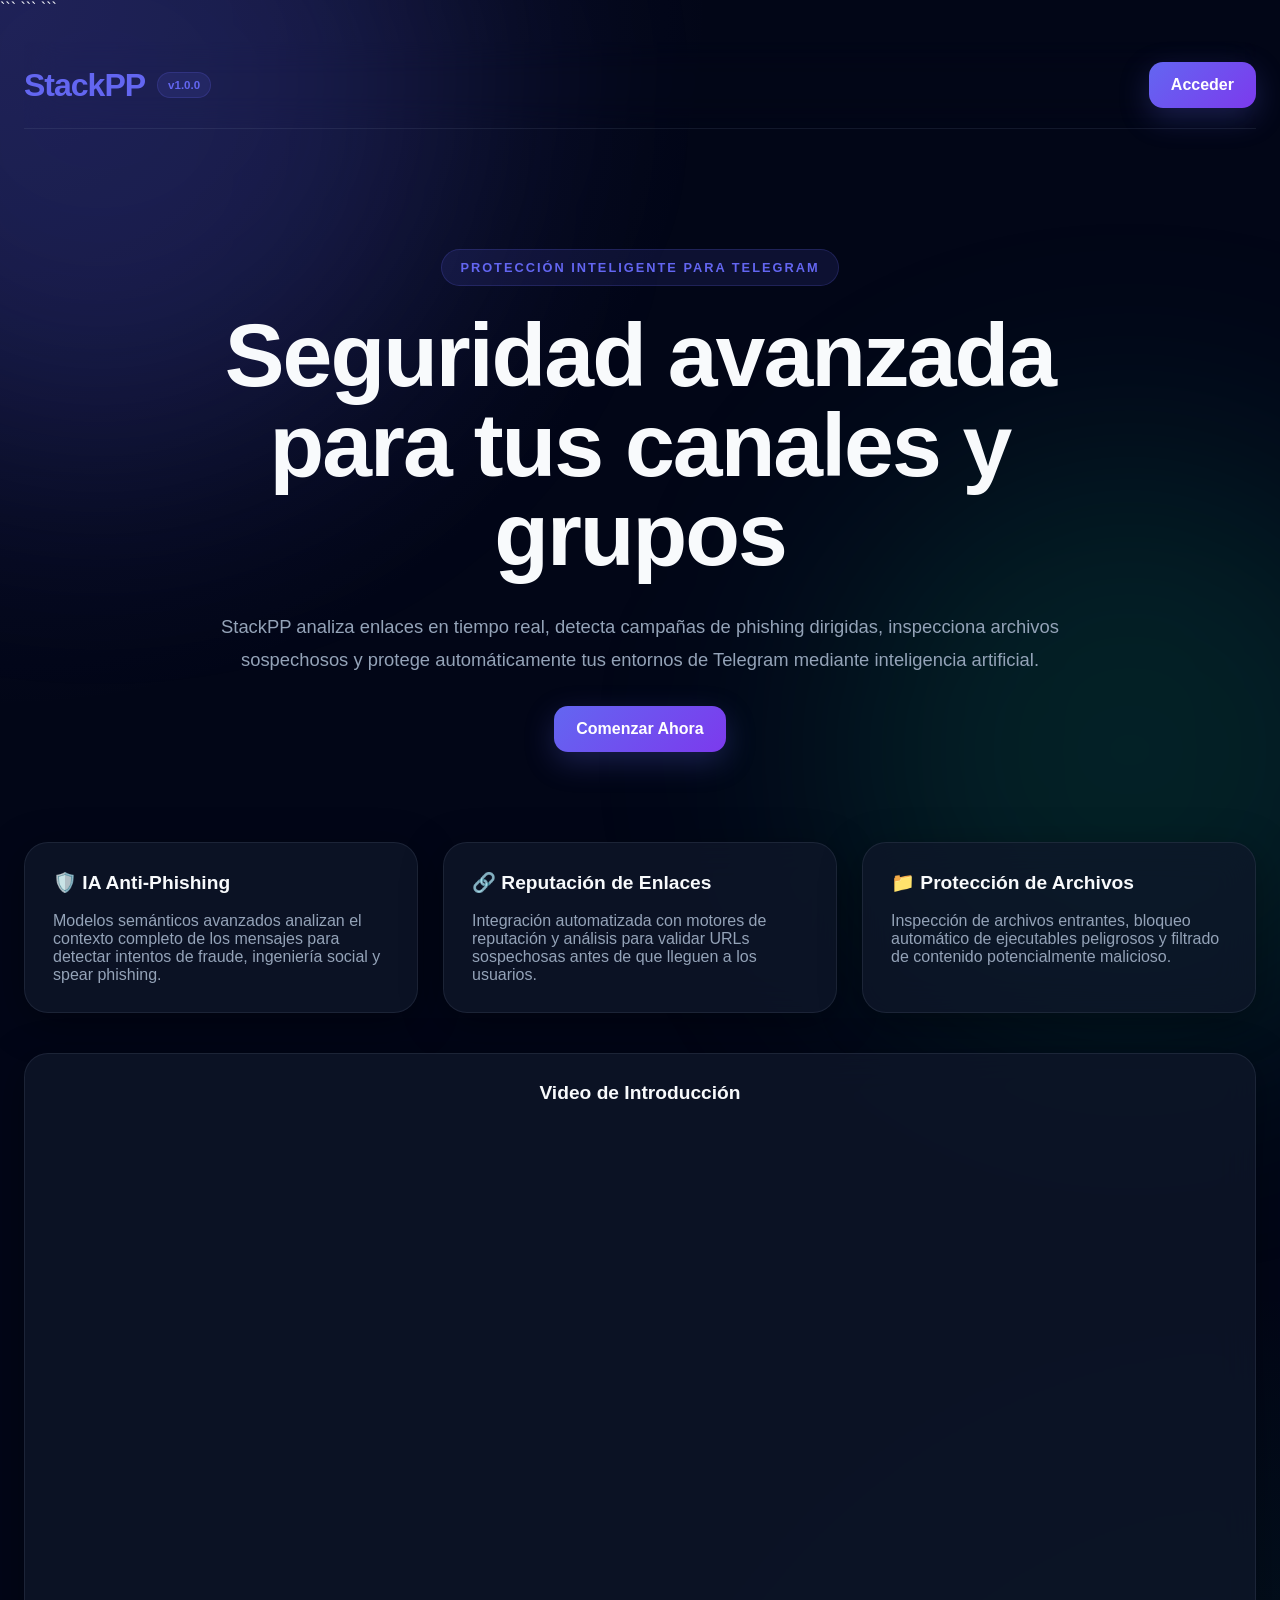
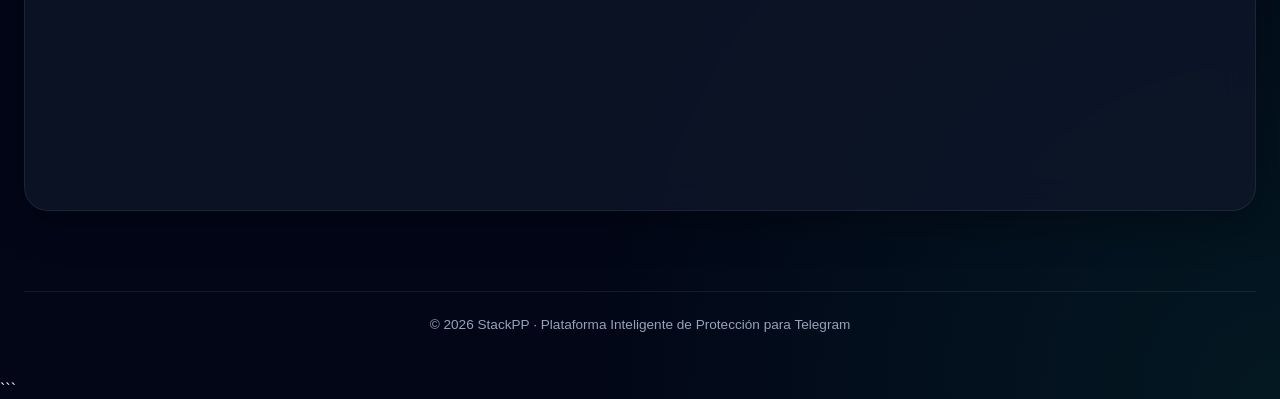
==== web/stacpp/static/dashboard.html @ 8d8d1ad7 "stacpp" ====
<!DOCTYPE html>

<html lang="es">
<head>

```
<meta charset="UTF-8">

<meta
    name="viewport"
    content="width=device-width, initial-scale=1.0"
>

<title>
    StackPP - Dashboard
</title>

<link
    rel="stylesheet"
    href="css/styles.css"
>
```

</head>

<body>

```
<div class="background-blur"></div>

<div class="container">

    <!-- HEADER -->

    <header class="header">

        <div class="logo">

            <span class="logo-title">
                StackPP
            </span>

            <span class="logo-badge">
                Dashboard
            </span>

        </div>

        <button
            onclick="logout()"
            class="btn btn-primary"
        >
            Cerrar Sesión
        </button>

    </header>

    <!-- HERO -->

    <section
        class="hero"
        style="
            padding-top:70px;
            padding-bottom:50px;
        "
    >

        <div class="hero-tag">
            Sistema Activo
        </div>

        <h1
            id="welcome-title"
            style="
                font-size:3rem;
                margin-top:20px;
            "
        >
            Bienvenido
        </h1>

        <p>

            Protección inteligente habilitada
            para tu cuenta de Telegram.

        </p>

    </section>

    <!-- ESTADO -->

    <section
        class="card"
        style="
            margin-bottom:30px;
            text-align:center;
        "
    >

        <div
            style="
                display:inline-flex;
                align-items:center;
                gap:10px;

                padding:10px 18px;

                border-radius:999px;

                background:
                rgba(16,185,129,.12);

                border:
                1px solid
                rgba(16,185,129,.25);
            "
        >

            <span
                style="
                    width:10px;
                    height:10px;
                    border-radius:50%;
                    background:#10b981;
                "
            ></span>

            <strong>
                Escudo Perimetral Activo
            </strong>

        </div>

        <br><br>

        <p
            style="
                color:var(--muted);
            "
        >
            Cuenta protegida:
        </p>

        <h3
            id="tg-account"
            style="
                margin-top:10px;
            "
        >
            Cargando...
        </h3>

    </section>

    <!-- MÉTRICAS -->

    <section
        class="card-grid"
        style="
            grid-template-columns:
            repeat(
                auto-fit,
                minmax(280px,1fr)
            );
        "
    >

        <div class="card">

            <h3>
                🔗 Links Analizados
            </h3>

            <br>

            <div
                id="stat-links"
                style="
                    font-size:3rem;
                    font-weight:800;
                    color:var(--primary);
                "
            >
                0
            </div>

            <p
                style="
                    color:var(--muted);
                "
            >
                Verificados por IA
            </p>

        </div>

        <div class="card">

            <h3>
                📁 Archivos Protegidos
            </h3>

            <br>

            <div
                id="stat-files"
                style="
                    font-size:3rem;
                    font-weight:800;
                    color:var(--success);
                "
            >
                0
            </div>

            <p
                style="
                    color:var(--muted);
                "
            >
                Analizados por StackPP
            </p>

        </div>

    </section>

    <!-- RESUMEN -->

    <section
        class="card"
        style="
            margin-top:30px;
        "
    >

        <h3>
            Resumen Operativo
        </h3>

        <br>

        <p
            style="
                color:var(--muted);
                line-height:1.8;
            "
        >

            • Análisis automático de enlaces.

            <br><br>

            • Detección de phishing mediante IA.

            <br><br>

            • Verificación de reputación URL.

            <br><br>

            • Bloqueo preventivo de archivos peligrosos.

            <br><br>

            • Supervisión continua de Telegram.

        </p>

    </section>

    <!-- FOOTER -->

    <footer class="footer">

        Usuario:

        <span id="meta-user">
            -
        </span>

        <br><br>

        StackPP Security Gateway

    </footer>

</div>

<script>

    const email =
        localStorage.getItem(
            'user_email'
        );

    if (!email) {

        window.location.replace(
            'index.html'
        );

    }

    document.getElementById(
        'meta-user'
    ).innerText = email;

    document.getElementById(
        'welcome-title'
    ).innerText =
    `Bienvenido ${localStorage.getItem('user_realname') || ''}`;

    document.getElementById(
        'tg-account'
    ).innerText =
    localStorage.getItem('tg_user') ||
    'Sincronizada';

    async function consultarMetricas() {

        try {

            const res =
                await fetch(
                    `${window.location.origin}/api/metricas?email=${encodeURIComponent(email)}`
                );

            if (!res.ok) {

                throw new Error(
                    'API Error'
                );

            }

            const data =
                await res.json();

            if (
                data.status === 'ok'
            ) {

                document.getElementById(
                    'stat-links'
                ).textContent =
                data.links_procesados || 0;

                document.getElementById(
                    'stat-files'
                ).textContent =
                data.archivos_procesados || 0;

            }

        } catch (error) {

            console.error(
                error
            );

        }

    }

    function logout() {

        localStorage.removeItem(
            'user_email'
        );

        localStorage.removeItem(
            'user_realname'
        );

        localStorage.removeItem(
            'tg_user'
        );

        window.location.replace(
            'index.html'
        );

    }

    consultarMetricas();

    const metricsInterval =
        setInterval(
            consultarMetricas,
            15000
        );

    window.addEventListener(
        'beforeunload',
        () =>
            clearInterval(
                metricsInterval
            )
    );

</script>
```

</body>
</html>
---- web/stacpp/static/css/styles.css ----
/* ==========================================
   STACKPP CYBERSECURITY THEME
========================================== */

:root{

    --bg:#020617;
    --bg-secondary:#0f172a;

    --card:rgba(15,23,42,.75);
    --card-hover:rgba(30,41,59,.95);

    --border:rgba(148,163,184,.12);

    --primary:#6366f1;
    --primary-hover:#4f46e5;

    --success:#10b981;
    --danger:#ef4444;

    --text:#f8fafc;
    --muted:#94a3b8;

    --shadow:
        0 10px 40px rgba(0,0,0,.35);

    --glass:
        blur(16px);

}

/* ==========================================
   RESET
========================================== */

*{
    margin:0;
    padding:0;
    box-sizing:border-box;
}

html{
    scroll-behavior:smooth;
}

body{

    min-height:100vh;

    background:
        radial-gradient(
            circle at top left,
            rgba(99,102,241,.15),
            transparent 30%
        ),

        radial-gradient(
            circle at bottom right,
            rgba(16,185,129,.10),
            transparent 30%
        ),

        var(--bg);

    color:var(--text);

    font-family:
        Inter,
        Segoe UI,
        Roboto,
        sans-serif;

    overflow-x:hidden;
}

/* ==========================================
   BACKGROUND
========================================== */

.background-blur{

    position:fixed;
    inset:0;

    pointer-events:none;

    z-index:-1;
}

.background-blur::before{

    content:"";

    position:absolute;

    width:700px;
    height:700px;

    top:-250px;
    left:-250px;

    border-radius:50%;

    background:
        rgba(99,102,241,.18);

    filter:blur(120px);

}

.background-blur::after{

    content:"";

    position:absolute;

    width:600px;
    height:600px;

    right:-150px;
    bottom:-150px;

    border-radius:50%;

    background:
        rgba(16,185,129,.15);

    filter:blur(120px);

}

/* ==========================================
   LAYOUT
========================================== */

.container{

    width:100%;
    max-width:1280px;

    margin:auto;

    padding:24px;
}

.header{

    display:flex;
    justify-content:space-between;
    align-items:center;

    padding:20px 0;

    border-bottom:
        1px solid var(--border);

    backdrop-filter:
        var(--glass);
}

.footer{

    margin-top:80px;

    border-top:
        1px solid var(--border);

    padding:25px;

    text-align:center;

    color:var(--muted);

    font-size:.85rem;
}

/* ==========================================
   LOGO
========================================== */

.logo{

    display:flex;
    align-items:center;
    gap:12px;
}

.logo-title{

    font-size:2rem;
    font-weight:900;

    letter-spacing:-1px;

    color:var(--primary);
}

.logo-badge{

    padding:6px 10px;

    border-radius:999px;

    background:
        rgba(99,102,241,.12);

    border:
        1px solid rgba(99,102,241,.2);

    color:var(--primary);

    font-size:.72rem;
    font-weight:700;
}

/* ==========================================
   BUTTONS
========================================== */

.btn{

    display:inline-flex;
    align-items:center;
    justify-content:center;

    text-decoration:none;

    border:none;
    cursor:pointer;

    padding:14px 22px;

    border-radius:14px;

    font-weight:700;

    transition:
        all .25s ease;
}

.btn-primary{

    background:
        linear-gradient(
            135deg,
            var(--primary),
            #7c3aed
        );

    color:white;

    box-shadow:
        0 10px 30px
        rgba(99,102,241,.25);
}

.btn-primary:hover{

    transform:
        translateY(-3px);

    box-shadow:
        0 15px 40px
        rgba(99,102,241,.35);
}

.btn-success{

    background:
        linear-gradient(
            135deg,
            #10b981,
            #059669
        );

    color:white;
}

.btn-success:hover{

    transform:
        translateY(-3px);
}

/* ==========================================
   HERO
========================================== */

.hero{

    text-align:center;

    padding:
        120px 0
        90px;
}

.hero-tag{

    display:inline-block;

    padding:
        10px 18px;

    border-radius:999px;

    background:
        rgba(99,102,241,.12);

    border:
        1px solid
        rgba(99,102,241,.2);

    color:var(--primary);

    font-size:.8rem;

    font-weight:700;

    letter-spacing:2px;

    text-transform:uppercase;
}

.hero h1{

    margin-top:25px;

    font-size:
        clamp(
            3rem,
            7vw,
            5.8rem
        );

    line-height:1;

    letter-spacing:-2px;

    max-width:1000px;

    margin-left:auto;
    margin-right:auto;
}

.hero p{

    max-width:850px;

    margin:
        30px auto;

    color:var(--muted);

    font-size:1.15rem;

    line-height:1.8;
}

/* ==========================================
   CARDS
========================================== */

.card-grid{

    display:grid;
    gap:25px;
}

.card{

    background:
        var(--card);

    backdrop-filter:
        blur(18px);

    border:
        1px solid var(--border);

    border-radius:24px;

    padding:28px;

    transition:
        all .3s ease;

    box-shadow:
        var(--shadow);
}

.card:hover{

    transform:
        translateY(-6px);

    background:
        var(--card-hover);

    border-color:
        rgba(99,102,241,.25);
}

.card h3{

    font-size:1.2rem;
}

/* ==========================================
   INPUTS
========================================== */

.input{

    width:100%;

    padding:14px;

    border-radius:14px;

    border:
        1px solid var(--border);

    background:
        rgba(15,23,42,.85);

    color:white;

    transition:.25s;
}

.input:focus{

    outline:none;

    border-color:
        var(--primary);

    box-shadow:
        0 0 0 4px
        rgba(99,102,241,.15);
}

/* ==========================================
   STATUS
========================================== */

.status-success{

    background:
        rgba(16,185,129,.1);

    border:
        1px solid
        rgba(16,185,129,.3);

    color:#6ee7b7;
}

.status-error{

    background:
        rgba(239,68,68,.1);

    border:
        1px solid
        rgba(239,68,68,.3);

    color:#fca5a5;
}

/* ==========================================
   VIDEO
========================================== */

iframe{

    border-radius:18px;
}

/* ==========================================
   RESPONSIVE
========================================== */

@media(max-width:768px){

    .header{

        flex-direction:column;

        gap:16px;
    }

    .hero{

        padding:
            70px 0
            50px;
    }

    .hero h1{

        font-size:
            clamp(
                2.3rem,
                10vw,
                4rem
            );
    }

    .container{

        padding:18px;
    }
}
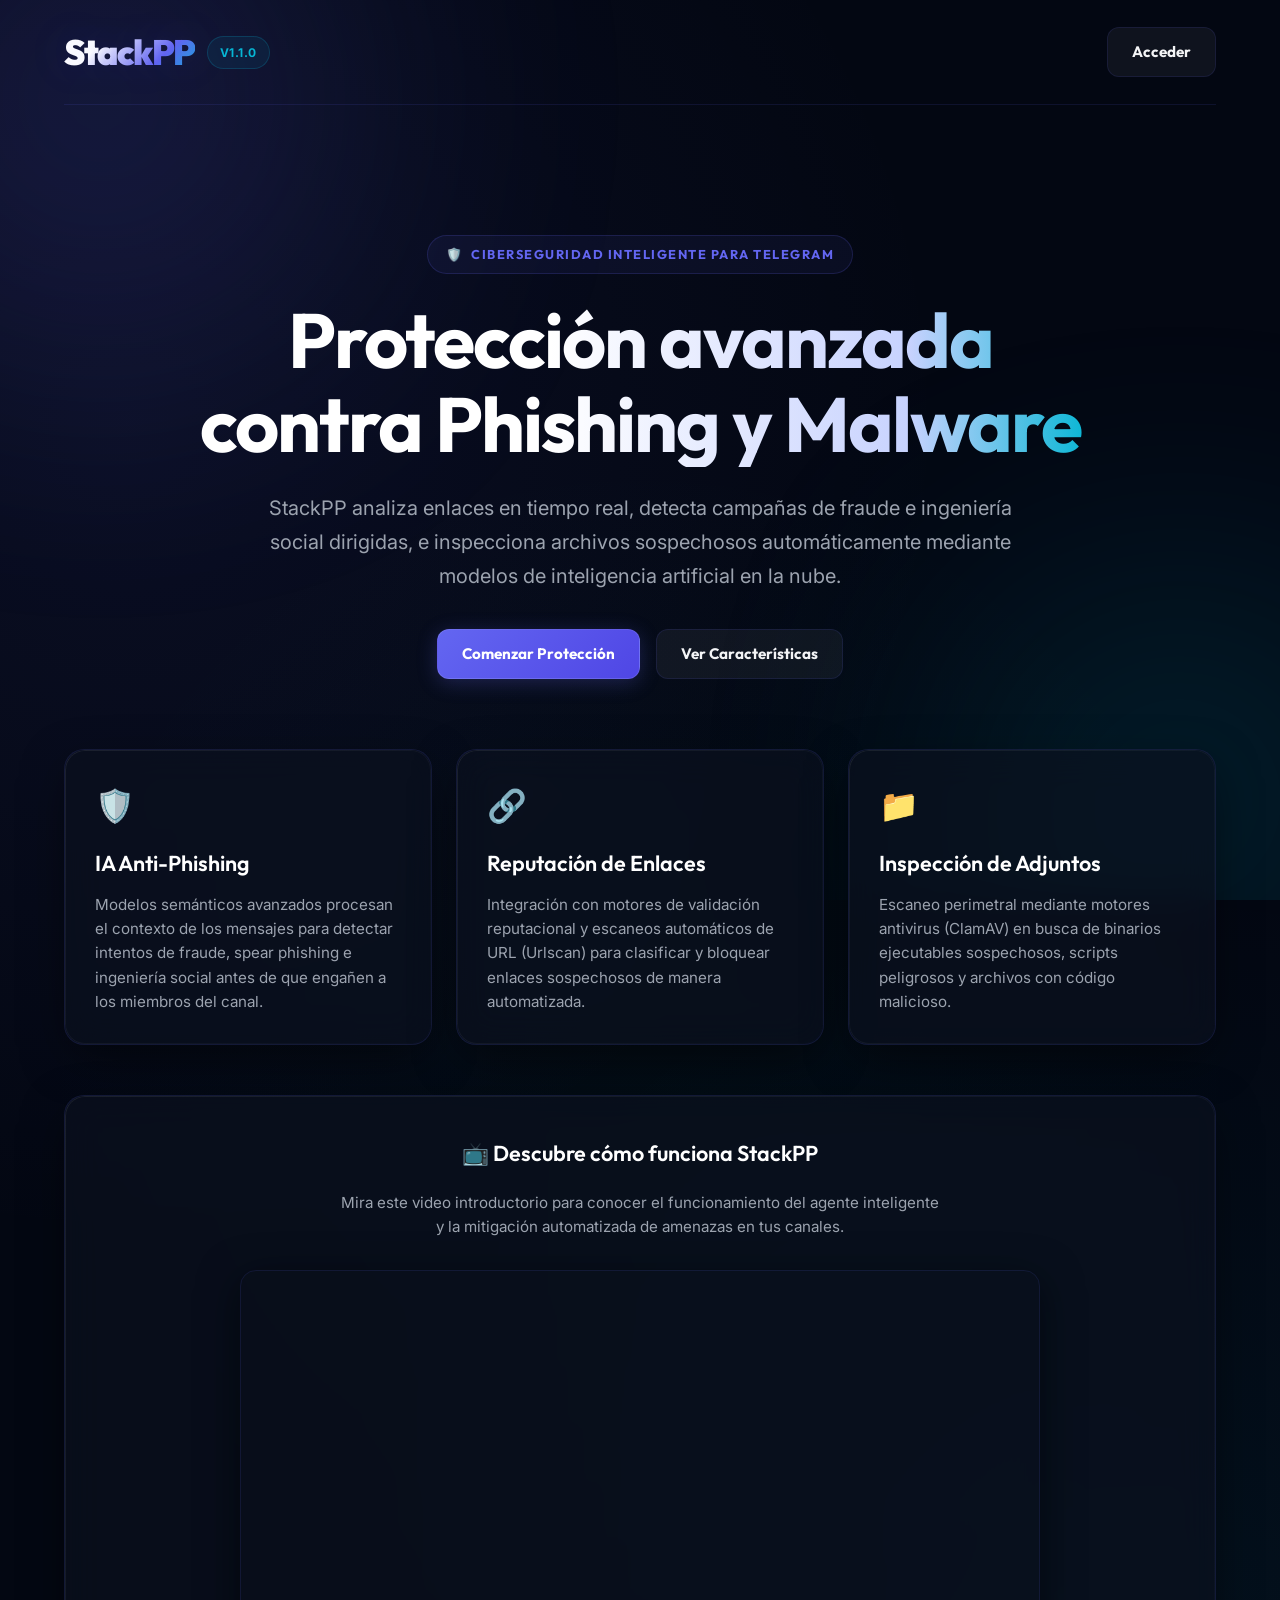
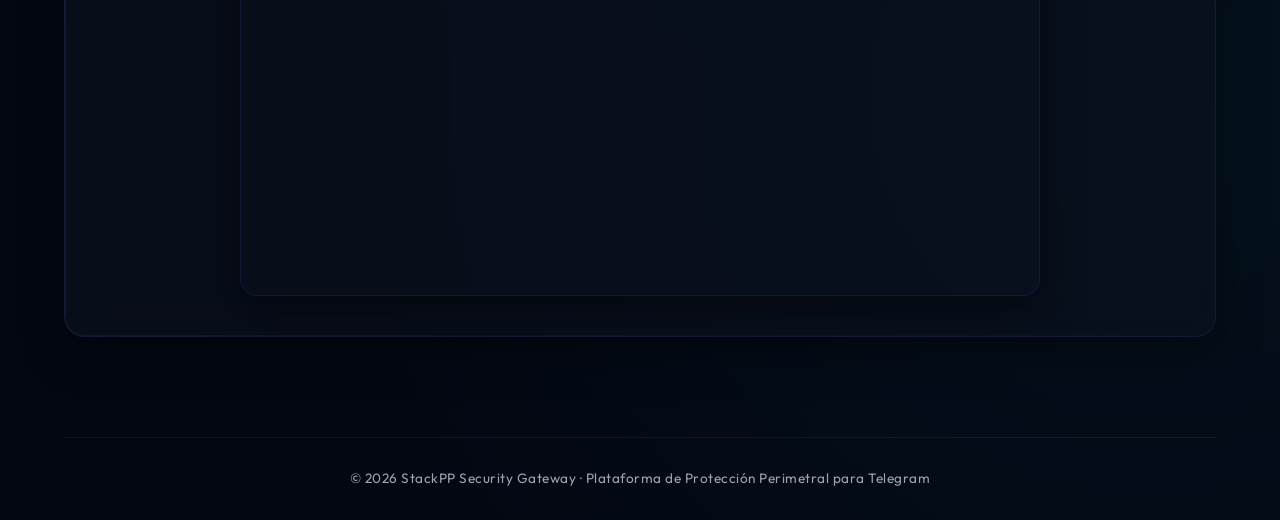
==== commit 11837c06: "Actualización general de la app" ====
--- a/web/stacpp/static/dashboard.html
+++ b/web/stacpp/static/dashboard.html
@@ -1,407 +1,108 @@
 <!DOCTYPE html>
-
 <html lang="es">
 <head>
-
-```
-<meta charset="UTF-8">
-
-<meta
-    name="viewport"
-    content="width=device-width, initial-scale=1.0"
->
-
-<title>
-    StackPP - Dashboard
-</title>
-
-<link
-    rel="stylesheet"
-    href="css/styles.css"
->
-```
-
+    <meta charset="UTF-8">
+    <meta name="viewport" content="width=device-width, initial-scale=1.0">
+    <title>StackPP - Dashboard</title>
+    <link rel="stylesheet" href="css/styles.css">
 </head>
-
 <body>
 
-```
 <div class="background-blur"></div>
 
-<div class="container">
+<div class="container" style="max-width: 1000px; padding-top: 20px;">
 
     <!-- HEADER -->
+    <header class="header">
+        <div class="logo">
+            <span class="logo-title">StackPP</span>
+            <span class="logo-badge">Dashboard</span>
+        </div>
+        <button id="btn-logout" class="btn btn-secondary" style="padding: 10px 18px;">
+            Cerrar Sesión
+        </button>
+    </header>
 
-    <header class="header">
+    <!-- HERO / WELCOME -->
+    <section class="hero" style="padding-top: 50px; padding-bottom: 30px; text-align: left;">
+        <div class="hero-tag">Panel de Protección</div>
+        <h1 id="welcome-title" style="font-size: 2.8rem; margin-top: 15px; margin-left: 0;">Bienvenido</h1>
+        <p style="margin: 15px 0 0 0; max-width: 600px;">
+            Tu cuenta y canales vinculados están siendo auditados en tiempo real contra links maliciosos y virus.
+        </p>
+    </section>
 
-        <div class="logo">
-
-            <span class="logo-title">
-                StackPP
-            </span>
-
-            <span class="logo-badge">
-                Dashboard
-            </span>
-
+    <!-- ESTADO DEL ESCUDO -->
+    <section class="card" style="margin-bottom: 30px; text-align: center; padding: 40px 20px;">
+        
+        <div class="shield-container">
+            <div class="shield-glow"></div>
+            <div class="shield-icon">🛡️</div>
         </div>
 
-        <button
-            onclick="logout()"
-            class="btn btn-primary"
-        >
-            Cerrar Sesión
-        </button>
-
-    </header>
-
-    <!-- HERO -->
-
-    <section
-        class="hero"
-        style="
-            padding-top:70px;
-            padding-bottom:50px;
-        "
-    >
-
-        <div class="hero-tag">
-            Sistema Activo
+        <div style="display: inline-flex; align-items: center; gap: 8px; padding: 8px 16px; border-radius: 999px; background: rgba(16, 185, 129, 0.08); border: 1px solid rgba(16, 185, 129, 0.2); margin-bottom: 20px;">
+            <span style="width: 8px; height: 8px; border-radius: 50%; background: #10b981; display: inline-block; box-shadow: 0 0 8px #10b981;"></span>
+            <strong style="color: #10b981; font-size: 0.9rem; font-family: 'Outfit', sans-serif; letter-spacing: 0.5px; text-transform: uppercase;">
+                Escudo Perimetral Activo
+            </strong>
         </div>
 
-        <h1
-            id="welcome-title"
-            style="
-                font-size:3rem;
-                margin-top:20px;
-            "
-        >
-            Bienvenido
-        </h1>
-
-        <p>
-
-            Protección inteligente habilitada
-            para tu cuenta de Telegram.
-
-        </p>
-
-    </section>
-
-    <!-- ESTADO -->
-
-    <section
-        class="card"
-        style="
-            margin-bottom:30px;
-            text-align:center;
-        "
-    >
-
-        <div
-            style="
-                display:inline-flex;
-                align-items:center;
-                gap:10px;
-
-                padding:10px 18px;
-
-                border-radius:999px;
-
-                background:
-                rgba(16,185,129,.12);
-
-                border:
-                1px solid
-                rgba(16,185,129,.25);
-            "
-        >
-
-            <span
-                style="
-                    width:10px;
-                    height:10px;
-                    border-radius:50%;
-                    background:#10b981;
-                "
-            ></span>
-
-            <strong>
-                Escudo Perimetral Activo
-            </strong>
-
-        </div>
-
-        <br><br>
-
-        <p
-            style="
-                color:var(--muted);
-            "
-        >
-            Cuenta protegida:
-        </p>
-
-        <h3
-            id="tg-account"
-            style="
-                margin-top:10px;
-            "
-        >
-            Cargando...
-        </h3>
-
-    </section>
-
-    <!-- MÉTRICAS -->
-
-    <section
-        class="card-grid"
-        style="
-            grid-template-columns:
-            repeat(
-                auto-fit,
-                minmax(280px,1fr)
-            );
-        "
-    >
-
-        <div class="card">
-
-            <h3>
-                🔗 Links Analizados
-            </h3>
-
-            <br>
-
-            <div
-                id="stat-links"
-                style="
-                    font-size:3rem;
-                    font-weight:800;
-                    color:var(--primary);
-                "
-            >
-                0
-            </div>
-
-            <p
-                style="
-                    color:var(--muted);
-                "
-            >
-                Verificados por IA
-            </p>
-
-        </div>
-
-        <div class="card">
-
-            <h3>
-                📁 Archivos Protegidos
-            </h3>
-
-            <br>
-
-            <div
-                id="stat-files"
-                style="
-                    font-size:3rem;
-                    font-weight:800;
-                    color:var(--success);
-                "
-            >
-                0
-            </div>
-
-            <p
-                style="
-                    color:var(--muted);
-                "
-            >
-                Analizados por StackPP
-            </p>
-
+        <p style="color: var(--muted); font-size: 0.9rem; margin-bottom: 8px;">Cuenta vinculada de Telegram:</p>
+        <h3 id="tg-account" style="font-size: 1.8rem; font-weight: 700; color: var(--text-white);">Cargando...</h3>
+        
+        <div style="margin-top: 15px; font-size: 0.85rem; color: var(--muted);">
+            Estado de conexión API: <span id="api-status" style="font-weight: 700; color: var(--warning);">Comprobando...</span>
         </div>
 
     </section>
 
-    <!-- RESUMEN -->
+    <!-- MÉTRICAS DE TRÁFICO -->
+    <section class="card-grid" style="grid-template-columns: repeat(auto-fit, minmax(280px, 1fr)); margin-bottom: 30px;">
+        
+        <div class="card" style="padding: 25px;">
+            <h3 style="font-size: 1.15rem;">🔗 Enlaces Analizados</h3>
+            <br>
+            <div id="stat-links" style="font-size: 3.5rem; font-weight: 800; color: var(--primary); text-shadow: 0 0 20px rgba(99, 102, 241, 0.25);">0</div>
+            <p style="color: var(--muted); font-size: 0.88rem;">Mensajes verificados por la IA</p>
+        </div>
 
-    <section
-        class="card"
-        style="
-            margin-top:30px;
-        "
-    >
-
-        <h3>
-            Resumen Operativo
-        </h3>
-
-        <br>
-
-        <p
-            style="
-                color:var(--muted);
-                line-height:1.8;
-            "
-        >
-
-            • Análisis automático de enlaces.
-
-            <br><br>
-
-            • Detección de phishing mediante IA.
-
-            <br><br>
-
-            • Verificación de reputación URL.
-
-            <br><br>
-
-            • Bloqueo preventivo de archivos peligrosos.
-
-            <br><br>
-
-            • Supervisión continua de Telegram.
-
-        </p>
+        <div class="card" style="padding: 25px;">
+            <h3 style="font-size: 1.15rem;">📁 Archivos Protegidos</h3>
+            <br>
+            <div id="stat-files" style="font-size: 3.5rem; font-weight: 800; color: var(--success); text-shadow: 0 0 20px rgba(16, 185, 129, 0.25);">0</div>
+            <p style="color: var(--muted); font-size: 0.88rem;">Documentos auditados por ClamAV</p>
+        </div>
 
     </section>
 
+    <!-- DETALLES DE OPERACIÓN -->
+    <section class="card" style="padding: 30px;">
+        <h3 style="margin-bottom: 15px;">🔍 Resumen Operativo del Sistema</h3>
+        <ul style="color: var(--muted); list-style: none; padding-left: 0; display: grid; gap: 12px; font-size: 0.95rem;">
+            <li style="display: flex; align-items: center; gap: 10px;">
+                <span style="color: var(--accent);">✓</span> Monitoreo en tiempo real de todos los mensajes recibidos.
+            </li>
+            <li style="display: flex; align-items: center; gap: 10px;">
+                <span style="color: var(--accent);">✓</span> Detección semántica de phishing e ingeniería social.
+            </li>
+            <li style="display: flex; align-items: center; gap: 10px;">
+                <span style="color: var(--accent);">✓</span> Escaneo antivirus de archivos adjuntos (límite 20 MB).
+            </li>
+            <li style="display: flex; align-items: center; gap: 10px;">
+                <span style="color: var(--accent);">✓</span> Eliminación preventiva automática de mensajes peligrosos.
+            </li>
+        </ul>
+    </section>
+
     <!-- FOOTER -->
-
     <footer class="footer">
-
-        Usuario:
-
-        <span id="meta-user">
-            -
-        </span>
-
-        <br><br>
-
-        StackPP Security Gateway
-
+        <div>Sesión iniciada: <span id="meta-user" style="color: var(--text-white); font-weight: 600;">-</span></div>
+        <div style="margin-top: 10px;">StackPP Security Gateway · Protección Perimetral</div>
     </footer>
 
 </div>
 
-<script>
-
-    const email =
-        localStorage.getItem(
-            'user_email'
-        );
-
-    if (!email) {
-
-        window.location.replace(
-            'index.html'
-        );
-
-    }
-
-    document.getElementById(
-        'meta-user'
-    ).innerText = email;
-
-    document.getElementById(
-        'welcome-title'
-    ).innerText =
-    `Bienvenido ${localStorage.getItem('user_realname') || ''}`;
-
-    document.getElementById(
-        'tg-account'
-    ).innerText =
-    localStorage.getItem('tg_user') ||
-    'Sincronizada';
-
-    async function consultarMetricas() {
-
-        try {
-
-            const res =
-                await fetch(
-                    `${window.location.origin}/api/metricas?email=${encodeURIComponent(email)}`
-                );
-
-            if (!res.ok) {
-
-                throw new Error(
-                    'API Error'
-                );
-
-            }
-
-            const data =
-                await res.json();
-
-            if (
-                data.status === 'ok'
-            ) {
-
-                document.getElementById(
-                    'stat-links'
-                ).textContent =
-                data.links_procesados || 0;
-
-                document.getElementById(
-                    'stat-files'
-                ).textContent =
-                data.archivos_procesados || 0;
-
-            }
-
-        } catch (error) {
-
-            console.error(
-                error
-            );
-
-        }
-
-    }
-
-    function logout() {
-
-        localStorage.removeItem(
-            'user_email'
-        );
-
-        localStorage.removeItem(
-            'user_realname'
-        );
-
-        localStorage.removeItem(
-            'tg_user'
-        );
-
-        window.location.replace(
-            'index.html'
-        );
-
-    }
-
-    consultarMetricas();
-
-    const metricsInterval =
-        setInterval(
-            consultarMetricas,
-            15000
-        );
-
-    window.addEventListener(
-        'beforeunload',
-        () =>
-            clearInterval(
-                metricsInterval
-            )
-    );
-
-</script>
-```
+<script src="js/dashboard.js"></script>
 
 </body>
 </html>
--- a/web/stacpp/static/css/styles.css
+++ b/web/stacpp/static/css/styles.css
@@ -1,515 +1,562 @@
 /* ==========================================
-   STACKPP CYBERSECURITY THEME
-========================================== */
-
-:root{
-
-    --bg:#020617;
-    --bg-secondary:#0f172a;
-
-    --card:rgba(15,23,42,.75);
-    --card-hover:rgba(30,41,59,.95);
-
-    --border:rgba(148,163,184,.12);
-
-    --primary:#6366f1;
-    --primary-hover:#4f46e5;
-
-    --success:#10b981;
-    --danger:#ef4444;
-
-    --text:#f8fafc;
-    --muted:#94a3b8;
-
-    --shadow:
-        0 10px 40px rgba(0,0,0,.35);
-
-    --glass:
-        blur(16px);
-
-}
-
-/* ==========================================
-   RESET
-========================================== */
-
-*{
-    margin:0;
-    padding:0;
-    box-sizing:border-box;
-}
-
-html{
-    scroll-behavior:smooth;
-}
-
-body{
-
-    min-height:100vh;
-
-    background:
-        radial-gradient(
-            circle at top left,
-            rgba(99,102,241,.15),
-            transparent 30%
-        ),
-
-        radial-gradient(
-            circle at bottom right,
-            rgba(16,185,129,.10),
-            transparent 30%
-        ),
-
-        var(--bg);
-
-    color:var(--text);
-
-    font-family:
-        Inter,
-        Segoe UI,
-        Roboto,
-        sans-serif;
-
-    overflow-x:hidden;
-}
-
-/* ==========================================
-   BACKGROUND
-========================================== */
-
-.background-blur{
-
-    position:fixed;
-    inset:0;
-
-    pointer-events:none;
-
-    z-index:-1;
-}
-
-.background-blur::before{
-
-    content:"";
-
-    position:absolute;
-
-    width:700px;
-    height:700px;
-
-    top:-250px;
-    left:-250px;
-
-    border-radius:50%;
-
-    background:
-        rgba(99,102,241,.18);
-
-    filter:blur(120px);
-
-}
-
-.background-blur::after{
-
-    content:"";
-
-    position:absolute;
-
-    width:600px;
-    height:600px;
-
-    right:-150px;
-    bottom:-150px;
-
-    border-radius:50%;
-
-    background:
-        rgba(16,185,129,.15);
-
-    filter:blur(120px);
-
-}
-
-/* ==========================================
-   LAYOUT
-========================================== */
-
-.container{
-
-    width:100%;
-    max-width:1280px;
-
-    margin:auto;
-
-    padding:24px;
-}
-
-.header{
-
-    display:flex;
-    justify-content:space-between;
-    align-items:center;
-
-    padding:20px 0;
-
-    border-bottom:
-        1px solid var(--border);
-
-    backdrop-filter:
-        var(--glass);
-}
-
-.footer{
-
-    margin-top:80px;
-
-    border-top:
-        1px solid var(--border);
-
-    padding:25px;
-
-    text-align:center;
-
-    color:var(--muted);
-
-    font-size:.85rem;
+   STACKPP CYBERSECURITY ULTRA-PREMIUM THEME
+   ========================================== */
+
+@import url('https://fonts.googleapis.com/css2?family=Fira+Code:wght@400;500;600&family=Outfit:wght@300;400;500;600;700;800;900&family=Inter:wght@300;400;500;600;700&display=swap');
+
+:root {
+    --bg: #030712;
+    --bg-secondary: #0b0f19;
+    --card: rgba(11, 17, 32, 0.65);
+    --card-hover: rgba(17, 28, 54, 0.85);
+    --border: rgba(99, 102, 241, 0.12);
+    --border-hover: rgba(6, 182, 212, 0.3);
+    --primary: #6366f1;
+    --primary-hover: #4f46e5;
+    --primary-glow: rgba(99, 102, 241, 0.25);
+    --accent: #06b6d4;
+    --accent-hover: #0891b2;
+    --accent-glow: rgba(6, 182, 212, 0.25);
+    --success: #10b981;
+    --success-glow: rgba(16, 185, 129, 0.2);
+    --danger: #f43f5e;
+    --danger-glow: rgba(244, 63, 94, 0.2);
+    --warning: #f59e0b;
+    --text: #f3f4f6;
+    --text-white: #ffffff;
+    --muted: #9ca3af;
+    --shadow: 0 15px 50px -10px rgba(0, 0, 0, 0.6);
+    --glass: blur(18px);
+}
+
+/* ==========================================
+   RESET & BASE
+   ========================================== */
+
+* {
+    margin: 0;
+    padding: 0;
+    box-sizing: border-box;
+}
+
+html {
+    scroll-behavior: smooth;
+    font-size: 16px;
+}
+
+body {
+    min-height: 100vh;
+    background-color: var(--bg);
+    background-image: 
+        radial-gradient(circle at 10% 20%, rgba(99, 102, 241, 0.08) 0%, transparent 40%),
+        radial-gradient(circle at 90% 80%, rgba(6, 182, 212, 0.06) 0%, transparent 40%),
+        radial-gradient(circle at 50% 50%, rgba(16, 185, 129, 0.03) 0%, transparent 50%);
+    color: var(--text);
+    font-family: 'Inter', sans-serif;
+    line-height: 1.6;
+    overflow-x: hidden;
+}
+
+h1, h2, h3, h4, h5, h6 {
+    font-family: 'Outfit', sans-serif;
+    color: var(--text-white);
+    font-weight: 700;
+}
+
+/* ==========================================
+   NEON BLOB BACKGROUNDS
+   ========================================== */
+
+.background-blur {
+    position: fixed;
+    inset: 0;
+    pointer-events: none;
+    z-index: -1;
+    overflow: hidden;
+}
+
+.background-blur::before,
+.background-blur::after {
+    content: "";
+    position: absolute;
+    border-radius: 50%;
+    filter: blur(140px);
+    opacity: 0.4;
+    animation: float-around 25s infinite alternate ease-in-out;
+}
+
+.background-blur::before {
+    width: 600px;
+    height: 600px;
+    background: radial-gradient(circle, var(--primary) 0%, transparent 70%);
+    top: -200px;
+    left: -200px;
+}
+
+.background-blur::after {
+    width: 500px;
+    height: 500px;
+    background: radial-gradient(circle, var(--accent) 0%, transparent 70%);
+    bottom: -150px;
+    right: -150px;
+    animation-delay: -10s;
+}
+
+@keyframes float-around {
+    0% { transform: translate(0, 0) scale(1); }
+    50% { transform: translate(100px, 80px) scale(1.15); }
+    100% { transform: translate(-50px, 120px) scale(0.9); }
+}
+
+/* ==========================================
+   LAYOUT CONTAINER
+   ========================================== */
+
+.container {
+    width: 100%;
+    max-width: 1200px;
+    margin: 0 auto;
+    padding: 0 24px;
+}
+
+/* ==========================================
+   HEADER
+   ========================================== */
+
+.header {
+    display: flex;
+    justify-content: space-between;
+    align-items: center;
+    padding: 24px 0;
+    border-bottom: 1px solid var(--border);
+    margin-bottom: 30px;
 }
 
 /* ==========================================
    LOGO
-========================================== */
-
-.logo{
-
-    display:flex;
-    align-items:center;
-    gap:12px;
-}
-
-.logo-title{
-
-    font-size:2rem;
-    font-weight:900;
-
-    letter-spacing:-1px;
-
-    color:var(--primary);
-}
-
-.logo-badge{
-
-    padding:6px 10px;
-
-    border-radius:999px;
-
-    background:
-        rgba(99,102,241,.12);
-
-    border:
-        1px solid rgba(99,102,241,.2);
-
-    color:var(--primary);
-
-    font-size:.72rem;
-    font-weight:700;
+   ========================================== */
+
+.logo {
+    display: flex;
+    align-items: center;
+    gap: 12px;
+}
+
+.logo-title {
+    font-size: 2.2rem;
+    font-weight: 900;
+    font-family: 'Outfit', sans-serif;
+    letter-spacing: -1.5px;
+    background: linear-gradient(135deg, var(--text-white) 30%, var(--primary) 70%, var(--accent) 100%);
+    -webkit-background-clip: text;
+    -webkit-text-fill-color: transparent;
+    text-shadow: 0 0 40px rgba(99, 102, 241, 0.2);
+}
+
+.logo-badge {
+    padding: 6px 12px;
+    border-radius: 999px;
+    background: rgba(6, 182, 212, 0.08);
+    border: 1px solid rgba(6, 182, 212, 0.2);
+    color: var(--accent);
+    font-size: 0.75rem;
+    font-weight: 700;
+    letter-spacing: 0.5px;
+    text-transform: uppercase;
 }
 
 /* ==========================================
    BUTTONS
-========================================== */
-
-.btn{
-
-    display:inline-flex;
-    align-items:center;
-    justify-content:center;
-
-    text-decoration:none;
-
-    border:none;
-    cursor:pointer;
-
-    padding:14px 22px;
-
-    border-radius:14px;
-
-    font-weight:700;
-
-    transition:
-        all .25s ease;
-}
-
-.btn-primary{
-
-    background:
-        linear-gradient(
-            135deg,
-            var(--primary),
-            #7c3aed
-        );
-
-    color:white;
-
-    box-shadow:
-        0 10px 30px
-        rgba(99,102,241,.25);
-}
-
-.btn-primary:hover{
-
-    transform:
-        translateY(-3px);
-
-    box-shadow:
-        0 15px 40px
-        rgba(99,102,241,.35);
-}
-
-.btn-success{
-
-    background:
-        linear-gradient(
-            135deg,
-            #10b981,
-            #059669
-        );
-
-    color:white;
-}
-
-.btn-success:hover{
-
-    transform:
-        translateY(-3px);
-}
-
-/* ==========================================
-   HERO
-========================================== */
-
-.hero{
-
-    text-align:center;
-
-    padding:
-        120px 0
-        90px;
-}
-
-.hero-tag{
-
-    display:inline-block;
-
-    padding:
-        10px 18px;
-
-    border-radius:999px;
-
-    background:
-        rgba(99,102,241,.12);
-
-    border:
-        1px solid
-        rgba(99,102,241,.2);
-
-    color:var(--primary);
-
-    font-size:.8rem;
-
-    font-weight:700;
-
-    letter-spacing:2px;
-
-    text-transform:uppercase;
-}
-
-.hero h1{
-
-    margin-top:25px;
-
-    font-size:
-        clamp(
-            3rem,
-            7vw,
-            5.8rem
-        );
-
-    line-height:1;
-
-    letter-spacing:-2px;
-
-    max-width:1000px;
-
-    margin-left:auto;
-    margin-right:auto;
-}
-
-.hero p{
-
-    max-width:850px;
-
-    margin:
-        30px auto;
-
-    color:var(--muted);
-
-    font-size:1.15rem;
-
-    line-height:1.8;
-}
-
-/* ==========================================
-   CARDS
-========================================== */
-
-.card-grid{
-
-    display:grid;
-    gap:25px;
-}
-
-.card{
-
-    background:
-        var(--card);
-
-    backdrop-filter:
-        blur(18px);
-
-    border:
-        1px solid var(--border);
-
-    border-radius:24px;
-
-    padding:28px;
-
-    transition:
-        all .3s ease;
-
-    box-shadow:
-        var(--shadow);
-}
-
-.card:hover{
-
-    transform:
-        translateY(-6px);
-
-    background:
-        var(--card-hover);
-
-    border-color:
-        rgba(99,102,241,.25);
-}
-
-.card h3{
-
-    font-size:1.2rem;
-}
-
-/* ==========================================
-   INPUTS
-========================================== */
-
-.input{
-
-    width:100%;
-
-    padding:14px;
-
-    border-radius:14px;
-
-    border:
-        1px solid var(--border);
-
-    background:
-        rgba(15,23,42,.85);
-
-    color:white;
-
-    transition:.25s;
-}
-
-.input:focus{
-
-    outline:none;
-
-    border-color:
-        var(--primary);
-
-    box-shadow:
-        0 0 0 4px
-        rgba(99,102,241,.15);
-}
-
-/* ==========================================
-   STATUS
-========================================== */
-
-.status-success{
-
-    background:
-        rgba(16,185,129,.1);
-
-    border:
-        1px solid
-        rgba(16,185,129,.3);
-
-    color:#6ee7b7;
-}
-
-.status-error{
-
-    background:
-        rgba(239,68,68,.1);
-
-    border:
-        1px solid
-        rgba(239,68,68,.3);
-
-    color:#fca5a5;
-}
-
-/* ==========================================
-   VIDEO
-========================================== */
-
-iframe{
-
-    border-radius:18px;
-}
-
-/* ==========================================
-   RESPONSIVE
-========================================== */
-
-@media(max-width:768px){
-
-    .header{
-
-        flex-direction:column;
-
-        gap:16px;
-    }
-
-    .hero{
-
-        padding:
-            70px 0
-            50px;
-    }
-
-    .hero h1{
-
-        font-size:
-            clamp(
-                2.3rem,
-                10vw,
-                4rem
-            );
-    }
-
-    .container{
-
-        padding:18px;
-    }
+   ========================================== */
+
+.btn {
+    display: inline-flex;
+    align-items: center;
+    justify-content: center;
+    gap: 8px;
+    text-decoration: none;
+    border: none;
+    cursor: pointer;
+    padding: 12px 24px;
+    border-radius: 12px;
+    font-weight: 700;
+    font-family: 'Outfit', sans-serif;
+    font-size: 0.95rem;
+    transition: all 0.3s cubic-bezier(0.16, 1, 0.3, 1);
+    position: relative;
+    overflow: hidden;
+}
+
+.btn-primary {
+    background: linear-gradient(135deg, var(--primary) 0%, #4f46e5 100%);
+    color: var(--text-white);
+    border: 1px solid rgba(255, 255, 255, 0.1);
+    box-shadow: 0 4px 20px var(--primary-glow);
+}
+
+.btn-primary:hover {
+    transform: translateY(-2px);
+    box-shadow: 0 8px 30px rgba(99, 102, 241, 0.4);
+    border-color: rgba(255, 255, 255, 0.2);
+}
+
+.btn-primary:active {
+    transform: translateY(0);
+}
+
+.btn-accent {
+    background: linear-gradient(135deg, var(--accent) 0%, var(--accent-hover) 100%);
+    color: var(--bg);
+    box-shadow: 0 4px 20px var(--accent-glow);
+}
+
+.btn-accent:hover {
+    transform: translateY(-2px);
+    box-shadow: 0 8px 30px rgba(6, 182, 212, 0.4);
+}
+
+.btn-success {
+    background: linear-gradient(135deg, var(--success) 0%, #059669 100%);
+    color: var(--text-white);
+    box-shadow: 0 4px 20px var(--success-glow);
+}
+
+.btn-success:hover {
+    transform: translateY(-2px);
+    box-shadow: 0 8px 30px rgba(16, 185, 129, 0.4);
+}
+
+.btn-secondary {
+    background: rgba(255, 255, 255, 0.05);
+    color: var(--text);
+    border: 1px solid var(--border);
+}
+
+.btn-secondary:hover {
+    background: rgba(255, 255, 255, 0.08);
+    border-color: var(--border-hover);
+    color: var(--text-white);
+}
+
+/* ==========================================
+   HERO SECTION
+   ========================================== */
+
+.hero {
+    text-align: center;
+    padding: 100px 0 70px;
+    position: relative;
+}
+
+.hero-tag {
+    display: inline-flex;
+    align-items: center;
+    gap: 8px;
+    padding: 8px 18px;
+    border-radius: 999px;
+    background: rgba(99, 102, 241, 0.07);
+    border: 1px solid rgba(99, 102, 241, 0.18);
+    color: var(--primary);
+    font-size: 0.8rem;
+    font-weight: 700;
+    font-family: 'Outfit', sans-serif;
+    letter-spacing: 1.5px;
+    text-transform: uppercase;
+    margin-bottom: 24px;
+}
+
+.hero h1 {
+    font-size: clamp(2.5rem, 6vw, 4.8rem);
+    line-height: 1.1;
+    letter-spacing: -2px;
+    max-width: 900px;
+    margin: 0 auto 24px;
+    background: linear-gradient(to right, var(--text-white) 40%, #c7d2fe 80%, var(--accent) 100%);
+    -webkit-background-clip: text;
+    -webkit-text-fill-color: transparent;
+}
+
+.hero p {
+    font-size: clamp(1rem, 2vw, 1.25rem);
+    color: var(--muted);
+    max-width: 760px;
+    margin: 0 auto 36px;
+    line-height: 1.7;
+}
+
+/* ==========================================
+   CARDS & GRIDS
+   ========================================== */
+
+.card-grid {
+    display: grid;
+    gap: 24px;
+    margin-bottom: 40px;
+}
+
+.card {
+    background-color: var(--card);
+    backdrop-filter: var(--glass);
+    -webkit-backdrop-filter: var(--glass);
+    border: 1px solid var(--border);
+    border-radius: 20px;
+    padding: 30px;
+    box-shadow: var(--shadow);
+    transition: all 0.3s cubic-bezier(0.16, 1, 0.3, 1);
+    position: relative;
+}
+
+.card::before {
+    content: "";
+    position: absolute;
+    inset: 0;
+    border-radius: 20px;
+    padding: 1px;
+    background: linear-gradient(135deg, rgba(255, 255, 255, 0.08) 0%, rgba(99, 102, 241, 0.02) 100%);
+    -webkit-mask: linear-gradient(#fff 0 0) content-box, linear-gradient(#fff 0 0);
+    mask: linear-gradient(#fff 0 0) content-box, linear-gradient(#fff 0 0);
+    -webkit-mask-composite: xor;
+    mask-composite: exclude;
+    pointer-events: none;
+}
+
+.card:hover {
+    transform: translateY(-4px);
+    background-color: var(--card-hover);
+    border-color: var(--border-hover);
+    box-shadow: 0 20px 40px -10px rgba(6, 182, 212, 0.1);
+}
+
+.card h3 {
+    font-size: 1.35rem;
+    font-weight: 600;
+    margin-bottom: 12px;
+    display: flex;
+    align-items: center;
+    gap: 10px;
+}
+
+.card p {
+    color: var(--muted);
+    font-size: 0.95rem;
+    line-height: 1.6;
+}
+
+/* ==========================================
+   INPUTS & LABELS
+   ========================================== */
+
+label {
+    display: block;
+    font-size: 0.88rem;
+    color: var(--muted);
+    font-weight: 600;
+    margin-bottom: 8px;
+    font-family: 'Outfit', sans-serif;
+    letter-spacing: 0.5px;
+}
+
+.input {
+    width: 100%;
+    padding: 14px 18px;
+    border-radius: 12px;
+    border: 1px solid var(--border);
+    background: rgba(11, 17, 32, 0.8);
+    color: var(--text-white);
+    font-size: 0.95rem;
+    font-family: 'Inter', sans-serif;
+    transition: all 0.3s ease;
+}
+
+.input:focus {
+    outline: none;
+    border-color: var(--accent);
+    box-shadow: 0 0 0 4px rgba(6, 182, 212, 0.15);
+    background: rgba(17, 28, 54, 0.9);
+}
+
+/* ==========================================
+   TABLES
+   ========================================== */
+
+table {
+    width: 100%;
+    border-collapse: collapse;
+}
+
+th {
+    font-family: 'Outfit', sans-serif;
+    color: var(--text-white);
+    font-weight: 600;
+    padding: 14px 16px;
+    border-bottom: 2px solid var(--border);
+    text-transform: uppercase;
+    font-size: 0.8rem;
+    letter-spacing: 1px;
+}
+
+td {
+    padding: 16px;
+    border-bottom: 1px solid var(--border);
+    font-size: 0.92rem;
+    color: var(--text);
+    vertical-align: middle;
+}
+
+/* ==========================================
+   STATUS & ALERTS
+   ========================================== */
+
+.status-success {
+    background: rgba(16, 185, 129, 0.06);
+    border: 1px solid rgba(16, 185, 129, 0.2);
+    color: #34d399;
+}
+
+.status-error {
+    background: rgba(244, 63, 94, 0.06);
+    border: 1px solid rgba(244, 63, 94, 0.2);
+    color: #fb7185;
+}
+
+/* ==========================================
+   SHIELD PULSE ANIMATION
+   ========================================== */
+
+.shield-container {
+    width: 140px;
+    height: 140px;
+    margin: 0 auto 20px;
+    position: relative;
+    display: flex;
+    align-items: center;
+    justify-content: center;
+}
+
+.shield-glow {
+    position: absolute;
+    width: 100%;
+    height: 100%;
+    border-radius: 50%;
+    background: radial-gradient(circle, rgba(16, 185, 129, 0.25) 0%, transparent 70%);
+    animation: pulse-glow 2.5s infinite ease-in-out;
+}
+
+.shield-icon {
+    font-size: 4.5rem;
+    filter: drop-shadow(0 0 15px rgba(16, 185, 129, 0.6));
+    z-index: 1;
+}
+
+@keyframes pulse-glow {
+    0%, 100% { transform: scale(1); opacity: 0.5; }
+    50% { transform: scale(1.25); opacity: 1; }
+}
+
+/* ==========================================
+   FOOTER
+   ========================================== */
+
+.footer {
+    margin-top: 100px;
+    border-top: 1px solid var(--border);
+    padding: 30px 0;
+    text-align: center;
+    color: var(--muted);
+    font-size: 0.85rem;
+    font-family: 'Outfit', sans-serif;
+    letter-spacing: 0.5px;
+}
+
+/* ==========================================
+   MOBILE & RESPONSIVE DESIGN
+   ========================================== */
+
+@media (max-width: 992px) {
+    html {
+        font-size: 15px;
+    }
+    
+    .header {
+        padding: 20px 0;
+    }
+}
+
+@media (max-width: 768px) {
+    .header {
+        flex-direction: column;
+        gap: 16px;
+        text-align: center;
+    }
+
+    .header div {
+        flex-direction: column;
+        gap: 10px;
+        width: 100%;
+    }
+
+    .header .btn {
+        width: 100%;
+    }
+
+    .hero {
+        padding: 60px 0 40px;
+    }
+
+    /* Colapsar tablas para móvil convirtiéndolas en tarjetas de datos */
+    table, thead, tbody, th, td, tr {
+        display: block;
+    }
+
+    thead tr {
+        position: absolute;
+        top: -9999px;
+        left: -9999px;
+    }
+
+    tr {
+        border: 1px solid var(--border);
+        border-radius: 12px;
+        margin-bottom: 15px;
+        padding: 10px;
+        background: rgba(255, 255, 255, 0.01);
+    }
+
+    td {
+        border: none;
+        border-bottom: 1px solid rgba(255, 255, 255, 0.03);
+        position: relative;
+        padding-left: 50% !important;
+        text-align: right;
+        min-height: 45px;
+    }
+
+    td:last-child {
+        border-bottom: 0;
+    }
+
+    td::before {
+        position: absolute;
+        top: 16px;
+        left: 16px;
+        width: 45%;
+        padding-right: 10px;
+        white-space: nowrap;
+        text-align: left;
+        font-weight: 700;
+        font-family: 'Outfit', sans-serif;
+        color: var(--accent);
+    }
+
+    /* Asignar encabezados a td en móvil mediante data-attributes */
+    #users-table td:nth-of-type(1)::before { content: "Nombre"; }
+    #users-table td:nth-of-type(2)::before { content: "Telegram ID"; }
+    #users-table td:nth-of-type(3)::before { content: "Teléfono"; }
+    #users-table td:nth-of-type(4)::before { content: "Email"; }
+    #users-table td:nth-of-type(5)::before { content: "Estado Escudo"; }
+
+    #threats-table td:nth-of-type(1)::before { content: "Tipo"; }
+    #threats-table td:nth-of-type(2)::before { content: "Fecha"; }
+    #threats-table td:nth-of-type(3)::before { content: "Detalle"; }
+    #threats-table td:nth-of-type(4)::before { content: "Mensaje"; }
 }
